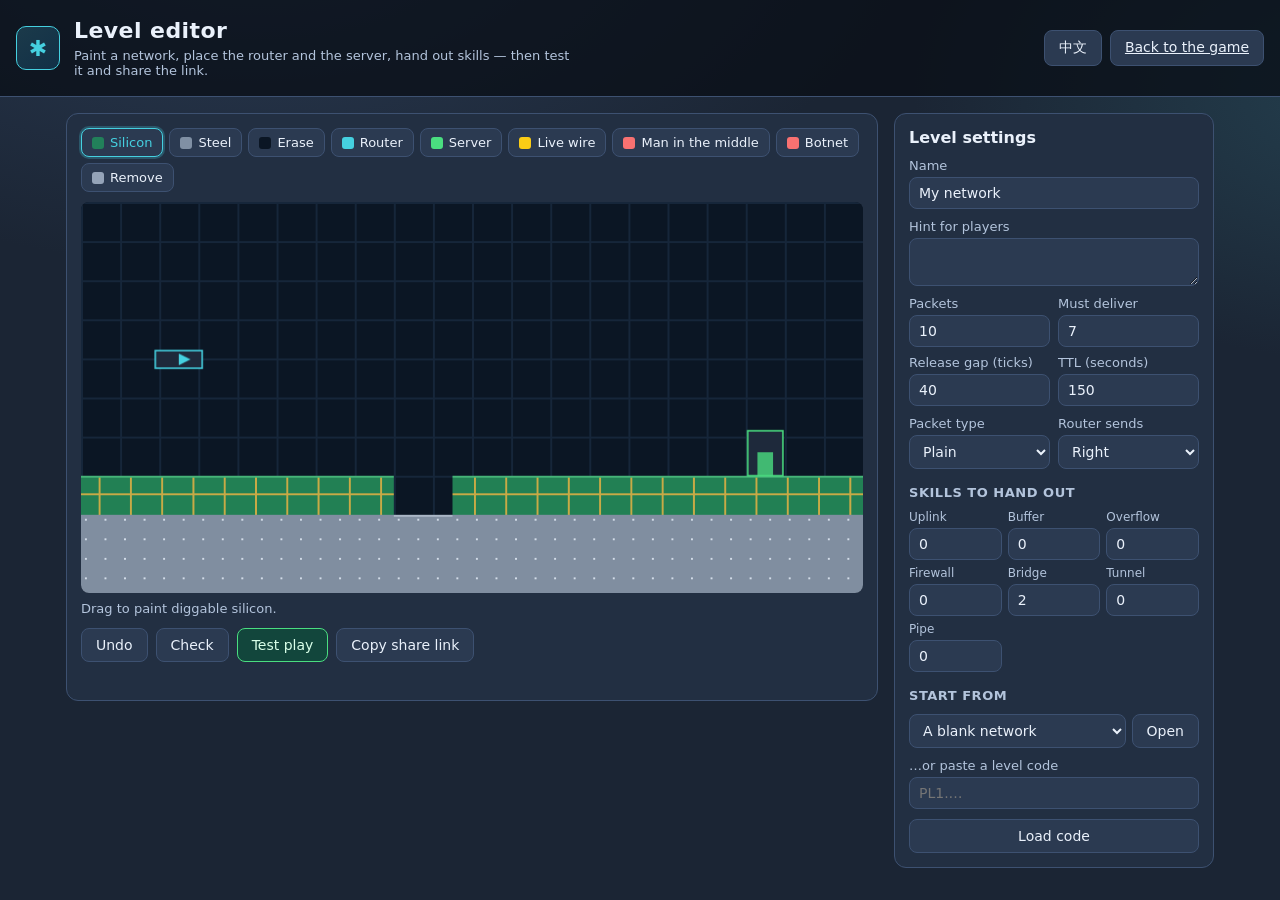
==== editor.html @ 80d4aca2 "Level editor with share links; phone fixes editor.html paints terrain as rectangles of silicon, stee" ====
<!DOCTYPE html>
<html lang="en">
<head>
<meta charset="UTF-8">
<meta name="viewport" content="width=device-width, initial-scale=1.0, viewport-fit=cover">
<title>Packet Rush — level editor</title>
<link rel="stylesheet" href="css/base.css">
<link rel="stylesheet" href="css/game.css">
<link rel="stylesheet" href="css/editor.css">
</head>
<body class="rush-bright">

<header class="topbar">
  <div class="brand">
    <span class="logo">&#10033;</span>
    <div>
      <h1 data-e="title">Level editor</h1>
      <p data-e="tagline">Paint a network, place the router and the server, hand out skills — then test it and share the link.</p>
    </div>
  </div>
  <div class="topbar-actions">
    <button id="btn-lang" class="btn">中文</button>
    <a class="btn" href="index.html" data-e="back">Back to the game</a>
  </div>
</header>

<main class="editor">
  <section class="ed-stage">
    <div id="tools" class="ed-tools" role="toolbar"></div>
    <canvas id="ed-canvas" width="800" height="400" aria-label="level canvas"></canvas>
    <p id="ed-hint" class="ed-hint"></p>
    <div class="ed-actions">
      <button id="btn-undo" class="btn" data-e="undo">Undo</button>
      <button id="btn-check" class="btn" data-e="check">Check</button>
      <button id="btn-test" class="btn btn-primary" data-e="test">Test play</button>
      <button id="btn-share" class="btn" data-e="share">Copy share link</button>
    </div>
    <ul id="ed-report" class="ed-report"></ul>
    <p id="ed-note" class="ed-note"></p>
  </section>

  <aside class="ed-panel">
    <h2 data-e="settings">Level settings</h2>
    <label><span data-e="name">Name</span><input id="f-name" maxlength="40"></label>
    <label><span data-e="goal">Hint for players</span><textarea id="f-goal" rows="2" maxlength="400"></textarea></label>
    <div class="ed-grid">
      <label><span data-e="count">Packets</span><input id="f-count" type="number" min="1" max="40"></label>
      <label><span data-e="need">Must deliver</span><input id="f-need" type="number" min="1" max="40"></label>
      <label><span data-e="rate">Release gap (ticks)</span><input id="f-rate" type="number" min="10" max="200"></label>
      <label><span data-e="ttl">TTL (seconds)</span><input id="f-ttl" type="number" min="10" max="600"></label>
    </div>
    <div class="ed-grid">
      <label><span data-e="types">Packet type</span>
        <select id="f-types">
          <option value="" data-e="tPlain">Plain</option>
          <option value="T" data-e="tTcp">TCP only</option>
          <option value="U" data-e="tUdp">UDP only</option>
          <option value="TU" data-e="tMix">TCP + UDP</option>
        </select>
      </label>
      <label><span data-e="dir">Router sends</span>
        <select id="f-dir">
          <option value="1" data-e="right">Right</option>
          <option value="-1" data-e="left">Left</option>
        </select>
      </label>
    </div>
    <h3 data-e="skills">Skills to hand out</h3>
    <div id="f-skills" class="ed-skills"></div>
    <div id="f-botnet" class="ed-botnet" hidden>
      <h3 data-e="botnet">Botnet</h3>
      <div class="ed-grid">
        <label><span data-e="junk">Junk packets</span><input id="f-bcount" type="number" min="1" max="60"></label>
        <label><span data-e="jrate">Junk gap (ticks)</span><input id="f-brate" type="number" min="10" max="200"></label>
      </div>
      <label class="ed-check"><input id="f-filter" type="checkbox"> <span data-e="filter">Firewalls drop junk only</span></label>
    </div>
    <h3 data-e="load">Start from</h3>
    <div class="ed-load">
      <select id="f-start"></select>
      <button id="btn-start" class="btn" data-e="open">Open</button>
    </div>
    <label><span data-e="paste">…or paste a level code</span><input id="f-code" placeholder="PL1.…" spellcheck="false"></label>
    <button id="btn-load" class="btn" data-e="loadCode">Load code</button>
  </aside>
</main>

<script src="js/engine.js"></script>
<script src="js/levels.js"></script>
<script src="js/codec.js"></script>
<script src="js/editor.js"></script>
</body>
</html>
---- css/base.css ----
:root {
  /* bright is the default; body.theme-dark below restores the original night look */
  --bg: #1b2534;
  --panel: #222f42;
  --panel-2: #2b3a51;
  --line: #3d5171;
  --text: #eaf1fb;
  --muted: #b3c4dc;
  --cyan: #45d0e0;
  --green: #4ade80;
  --amber: #f5a524;
  --red: #f87171;
  --radius: 12px;
}

* { box-sizing: border-box; }

body {
  margin: 0;
  background:
    radial-gradient(1100px 600px at 20% -10%, #2b3c55 0%, transparent 60%),
    radial-gradient(900px 500px at 110% 10%, #24404f 0%, transparent 55%),
    var(--bg);
  color: var(--text);
  font-family: ui-sans-serif, system-ui, "Segoe UI", Roboto, sans-serif;
  min-height: 100vh;
}

h1, h2, h3 { margin: 0; line-height: 1.2; }
kbd {
  font: inherit;
  font-size: 0.75em;
  border: 1px solid var(--line);
  border-bottom-width: 2px;
  border-radius: 4px;
  padding: 0 4px;
  color: var(--muted);
}

/* ------------------------------------------------------------------ chrome */
body.theme-dark {
  --bg: #070b12;
  --panel: #101823;
  --panel-2: #16202e;
  --line: #24334a;
  --text: #dbe6f3;
  --muted: #8ea3bd;
  background:
    radial-gradient(1100px 600px at 20% -10%, #142033 0%, transparent 60%),
    radial-gradient(900px 500px at 110% 10%, #10202b 0%, transparent 55%),
    var(--bg);
}
body.theme-dark .stage { background: #0a0f18; }
body.theme-dark #board { background: #05080d; }

.topbar {
  display: flex;
  flex-wrap: wrap;
  gap: 16px;
  align-items: center;
  justify-content: space-between;
  padding: 18px clamp(16px, 4vw, 40px);
  border-bottom: 1px solid var(--line);
  background: rgba(9, 14, 22, 0.75);
}
.brand { display: flex; gap: 14px; align-items: center; }
.logo {
  display: grid;
  place-items: center;
  width: 44px; height: 44px;
  border-radius: 10px;
  background: linear-gradient(140deg, #1b3a4a, #123047);
  border: 1px solid var(--cyan);
  color: var(--cyan);
  font-size: 22px;
}
.topbar h1 { font-size: 22px; letter-spacing: 0.02em; }
.topbar p { margin: 4px 0 0; color: var(--muted); font-size: 13px; max-width: 60ch; }
.topbar-actions { display: flex; gap: 8px; flex-wrap: wrap; }

.btn {
  font: inherit;
  font-size: 14px;
  color: var(--text);
  background: var(--panel-2);
  border: 1px solid var(--line);
  border-radius: 8px;
  padding: 8px 14px;
  cursor: pointer;
  transition: border-color .15s, background .15s, transform .05s;
}
.btn:hover { border-color: var(--cyan); background: #1b2838; }
.btn:active { transform: translateY(1px); }
.btn-primary { background: #12463c; border-color: var(--green); color: #d9ffe9; }
.btn-primary:hover { background: #15594b; border-color: var(--green); }

/* ------------------------------------------------------------------- stage */
.shell {
  display: grid;
  grid-template-columns: minmax(320px, 560px) minmax(260px, 340px);
  gap: 22px;
  justify-content: center;
  align-items: start;
  padding: 22px clamp(12px, 3vw, 40px);
}
.stage {
  position: relative;
  background: #1a2434;
  border: 1px solid var(--line);
  border-radius: var(--radius);
  padding: 10px;
  box-shadow: 0 18px 50px rgba(0, 0, 0, .45);
}
#board {
  display: block;
  width: 100%;
  height: auto;
  aspect-ratio: 1 / 1;
  image-rendering: auto;
  border-radius: 6px;
  background: #1a2434;
  touch-action: none;
}

.overlay {
  position: absolute;
  inset: 10px;
  display: grid;
  place-items: center;
  overflow-y: auto;
  background: rgba(12, 18, 28, .86);
  border-radius: 6px;
  backdrop-filter: blur(2px);
}
.overlay.hidden { display: none; }
.overlay-card {
  text-align: center;
  padding: 20px;
  max-width: 92%;
  max-height: 100%;
  overflow-y: auto;
}
.overlay-card h2 { font-size: 26px; margin-bottom: 10px; }
.overlay-card p { color: var(--muted); margin: 0 0 14px; line-height: 1.5; }
.ov-stats {
  display: flex;
  gap: 18px;
  justify-content: center;
  margin-bottom: 16px;
  color: var(--text);
  font-size: 14px;
  flex-wrap: wrap;
}
.ov-stats b { color: var(--cyan); }
.overlay-buttons { display: flex; gap: 10px; justify-content: center; flex-wrap: wrap; }

/* ------------------------------------------------------------------- panel */
.panel {
  background: var(--panel);
  border: 1px solid var(--line);
  border-radius: var(--radius);
  padding: 18px;
  display: grid;
  gap: 16px;
  align-content: start;
}
.panel-head { display: grid; gap: 6px; }
.pill {
  justify-self: start;
  font-size: 11px;
  letter-spacing: .12em;
  text-transform: uppercase;
  color: var(--cyan);
  border: 1px solid #1d4653;
  background: #0e2530;
  border-radius: 999px;
  padding: 3px 10px;
}
.panel h2 { font-size: 19px; }

.gauges { display: grid; grid-template-columns: repeat(3, 1fr); gap: 8px; }
.gauge {
  background: var(--panel-2);
  border: 1px solid var(--line);
  border-radius: 10px;
  padding: 8px 10px;
  display: grid;
  gap: 2px;
}
.gauge-label { font-size: 11px; color: var(--muted); text-transform: uppercase; letter-spacing: .08em; }
.gauge strong { font-size: 18px; font-variant-numeric: tabular-nums; }
.gauge.warn strong { color: var(--red); }

.socket-state {
  font-size: 13px;
  padding: 8px 10px;
  border-radius: 8px;
  border: 1px dashed var(--line);
  color: var(--muted);
}
.socket-state.ready {
  border-style: solid;
  border-color: var(--green);
  color: #c9ffe0;
  background: #0f2e22;
}

.belt h3, .hint-box h3 {
  font-size: 11px;
  letter-spacing: .12em;
  text-transform: uppercase;
  color: var(--muted);
  margin-bottom: 8px;
}
.inventory { display: flex; flex-wrap: wrap; gap: 8px; }
.inventory .empty { color: var(--muted); font-size: 13px; }
.chip {
  display: flex;
  align-items: center;
  gap: 6px;
  font-size: 12px;
  background: var(--panel-2);
  border: 1px solid var(--line);
  border-radius: 999px;
  padding: 4px 10px 4px 4px;
}
.chip canvas { width: 22px; height: 22px; }
.chip b { color: var(--cyan); }

.hint-box {
  background: var(--panel-2);
  border: 1px solid var(--line);
  border-left: 3px solid var(--cyan);
  border-radius: 8px;
  padding: 10px 12px;
}
.hint-box p { margin: 0; font-size: 13px; line-height: 1.5; color: var(--text); }
.hint-box.live { border-left-color: var(--amber); background: #21201a; }

.toast {
  margin: 0;
  min-height: 18px;
  font-size: 13px;
  color: var(--green);
  transition: opacity .3s;
}
.panel-buttons { display: flex; gap: 8px; }
.panel-buttons .btn { flex: 1; }

/* --------------------------------------------------------------- touch pad */
.dpad { display: none; justify-content: center; padding: 2px 0 4px; }
.dpad-row { display: flex; gap: 10px; }
.dpad-btn {
  width: 62px; height: 62px;
  font-size: 20px;
  color: var(--text);
  background: var(--panel-2);
  border: 1px solid var(--line);
  border-radius: 12px;
  cursor: pointer;
  touch-action: manipulation;
}
.dpad-btn:active { background: #22344a; }

/* ---------------------------------------------------------------- dialogs */
dialog {
  border: 1px solid var(--line);
  border-radius: var(--radius);
  background: var(--panel);
  color: var(--text);
  max-width: 640px;
  width: calc(100% - 32px);
  padding: 22px;
}
dialog::backdrop { background: rgba(4, 7, 12, .72); }
dialog h2 { margin-bottom: 8px; }
dialog p { color: var(--muted); line-height: 1.55; font-size: 14px; }
dialog p strong { color: var(--text); }
.muted { color: var(--muted); }

.level-list { display: grid; grid-template-columns: repeat(auto-fill, minmax(150px, 1fr)); gap: 10px; margin: 14px 0 18px; }
.level-card {
  text-align: left;
  background: var(--panel-2);
  border: 1px solid var(--line);
  border-radius: 10px;
  padding: 10px 12px;
  cursor: pointer;
  color: var(--text);
  font: inherit;
}
.level-card:hover:not(:disabled) { border-color: var(--cyan); }
.level-card:disabled { opacity: .45; cursor: not-allowed; }
.level-card .n { font-size: 11px; color: var(--muted); letter-spacing: .1em; text-transform: uppercase; }
.level-card .t { display: block; font-size: 14px; margin: 2px 0 4px; }
.level-card .best { font-size: 11px; color: var(--green); }

.legend { display: grid; grid-template-columns: repeat(auto-fill, minmax(190px, 1fr)); gap: 10px; margin: 16px 0; }
.legend-item { display: flex; gap: 10px; align-items: center; font-size: 12.5px; }
.legend-item canvas { width: 34px; height: 34px; border-radius: 6px; flex: none; }
.legend-item span b { display: block; color: var(--text); }
.legend-item span { color: var(--muted); line-height: 1.35; }

.foot {
  text-align: center;
  color: var(--muted);
  font-size: 12px;
  padding: 8px 16px 28px;
}

@media (max-width: 900px) {
  .shell { grid-template-columns: minmax(0, 560px); }
  .dpad { display: flex; flex-direction: column; align-items: center; gap: 10px; }
}

/* ------------------------------------------------------------- build spec */
.spec-list { display: grid; gap: 6px; }
.spec-row {
  display: flex;
  align-items: center;
  gap: 8px;
  font-size: 12.5px;
  padding: 3px 8px 3px 3px;
  border: 1px solid var(--line);
  border-radius: 8px;
  background: var(--panel-2);
}
.spec-row canvas { width: 26px; height: 26px; flex: none; }
.spec-row .n { flex: 1; }
.spec-row .q { font-variant-numeric: tabular-nums; color: var(--muted); }
.spec-row.done { border-color: #1f6f4a; background: #10261f; }
.spec-row.done .q { color: var(--green); }
.spec-row.done .n { color: #c9ffe0; }

.toast.bad { color: var(--red); }

/* -------------------------------------------------------- win boot screen */
.boot {
  text-align: left;
  font: 13px/1.5 ui-monospace, SFMono-Regular, Menlo, monospace;
  color: var(--green);
  background: #04120b;
  border: 1px solid #1f6f4a;
  border-radius: 8px;
  padding: 12px 14px;
  margin: 0 auto 14px;
  max-width: 380px;
  min-height: 120px;
  max-height: 34vh;
  white-space: pre-wrap;
  overflow: auto;
}
.boot.hidden { display: none; }
.overlay-card .stars, .stars { margin: 0 0 12px; font-size: 22px; letter-spacing: 4px; color: var(--amber); min-height: 26px; }
.level-card .stars { color: var(--amber); font-size: 13px; letter-spacing: 2px; margin: 0; min-height: 0; }

/* --------------------------------------------------------------- full screen */
body.fs { overflow: hidden; }
body.fs .topbar { padding: 8px clamp(12px, 3vw, 28px); }
body.fs .topbar p { display: none; }
body.fs .topbar h1 { font-size: 17px; }
body.fs .logo { width: 34px; height: 34px; font-size: 17px; }
body.fs .foot { display: none; }
body.fs .shell {
  grid-template-columns: auto minmax(260px, 340px);
  align-items: center;
  justify-content: center;
  gap: 16px;
  padding: 12px clamp(10px, 2vw, 28px);
}
body.fs .stage { padding: 8px; }
body.fs #board {
  width: auto;
  max-width: none;
  height: min(calc(100vh - 116px), calc(100vw - 420px));
}
body.fs .panel { max-height: calc(100vh - 96px); overflow-y: auto; }

@media (max-width: 900px) {
  body.fs { overflow: auto; }
  body.fs .shell { grid-template-columns: minmax(0, 1fr); }
  body.fs #board { height: min(calc(100vh - 300px), calc(100vw - 44px)); }
  body.fs .panel { max-height: none; }
}

/* ------------------------------------------------------- knowledge cards */
.note-box .field-note { font-size: 12.5px; line-height: 1.55; color: var(--muted); }
.field-note.filled {
  color: var(--text);
  background: var(--panel-2);
  border: 1px solid var(--line);
  border-left: 3px solid var(--amber);
  border-radius: 8px;
  padding: 9px 11px;
}
.field-note .fn-head { display: flex; align-items: center; gap: 8px; margin-bottom: 5px; }
.field-note .fn-head canvas { width: 26px; height: 26px; flex: none; }
.field-note .fn-head b { color: var(--amber); font-size: 13px; }

.know-list { display: grid; gap: 16px; margin: 14px 0 18px; max-height: 60vh; overflow-y: auto; }
.know-group h3 {
  font-size: 11px; letter-spacing: .12em; text-transform: uppercase;
  color: var(--cyan); margin-bottom: 8px;
}
.know-row {
  display: flex; gap: 12px; align-items: flex-start;
  padding: 9px 0; border-top: 1px solid var(--line);
}
.know-row canvas { width: 38px; height: 38px; flex: none; }
.know-row .kn { font-size: 13px; }
.know-row .kn b { display: block; color: var(--text); margin-bottom: 3px; }
.know-row .kn span { color: var(--muted); line-height: 1.55; font-size: 12.5px; }

/* ------------------------------------------------------- knowledge check */
.quiz { text-align: left; max-width: 420px; margin: 0 auto 14px; }
.quiz h3 { font-size: 11px; letter-spacing: .12em; text-transform: uppercase; color: var(--cyan); margin-bottom: 8px; }
.quiz .q { font-size: 13px; color: var(--text); line-height: 1.55; margin: 0 0 10px; }
.quiz-options { display: grid; gap: 6px; }
.quiz-options .btn { text-align: left; }
.quiz-options .btn.right { border-color: var(--green); background: #10261f; }
.quiz-options .btn.wrong { border-color: var(--red); background: #2a1414; }
.quiz-verdict { font-size: 12.5px; margin: 10px 0 0; color: var(--muted); }

body.lang-zh .boot { font-family: ui-monospace, "Noto Sans Mono CJK SC", monospace; }
---- css/game.css ----
/* Packet Rush — layered on top of base.css, which supplies the top bar,
   buttons, dialogs and the overlay. The colours are re-declared here as five
   themes (body.rush-<name>) so the page chrome follows the same palette the
   canvas is drawn with in js/main.js. */

body.rush-bright {
  --bg: #1b2534; --panel: #222f42; --panel-2: #2b3a51; --line: #3d5171;
  --text: #eaf1fb; --muted: #b3c4dc;
  --cyan: #45d0e0; --green: #4ade80; --amber: #f5a524; --red: #f87171;
  --glow-1: #2b3c55; --glow-2: #24404f; --bar: rgba(9, 14, 22, .75); --stage: #1a2434;
  --hover: #1b2838; --primary: #12463c; --primary-hover: #15594b; --primary-text: #d9ffe9;
  --overlay: rgba(12, 18, 28, .86); --backdrop: rgba(4, 7, 12, .72); --logo: linear-gradient(140deg, #1b3a4a, #123047);
  color-scheme: dark;
}
body.rush-dark {
  --bg: #070b12; --panel: #101823; --panel-2: #16202e; --line: #24334a;
  --text: #dbe6f3; --muted: #8ea3bd;
  --cyan: #45d0e0; --green: #4ade80; --amber: #f5a524; --red: #f87171;
  --glow-1: #142033; --glow-2: #10202b; --bar: rgba(4, 7, 12, .8); --stage: #0a0f18;
  --hover: #131d2b; --primary: #0f3a31; --primary-hover: #124a3e; --primary-text: #d9ffe9;
  --overlay: rgba(5, 8, 13, .88); --backdrop: rgba(0, 0, 0, .75); --logo: linear-gradient(140deg, #13303d, #0c2233);
  color-scheme: dark;
}
/* soft: pastel lavender, mint and peach on a pale ground */
body.rush-soft {
  --bg: #f3f0fa; --panel: #ffffff; --panel-2: #f1ecf8; --line: #dcd3ec;
  --text: #3b3552; --muted: #756d8f;
  --cyan: #6f8fe0; --green: #3fa37b; --amber: #d2803f; --red: #d0677a;
  --glow-1: #e6ecff; --glow-2: #fde6ee; --bar: rgba(255, 255, 255, .8); --stage: #ffffff;
  --hover: #ebe6fa; --primary: #dcf3e9; --primary-hover: #cbeedf; --primary-text: #1f5a42;
  --overlay: rgba(250, 248, 255, .9); --backdrop: rgba(60, 50, 90, .35); --logo: linear-gradient(140deg, #e3e9ff, #fbe3ee);
  color-scheme: light;
}
/* energy: deep teal with lime and hot orange */
body.rush-energy {
  --bg: #0c1c28; --panel: #122a3a; --panel-2: #183850; --line: #2a5878;
  --text: #f2faff; --muted: #a6c6dc;
  --cyan: #22d3ee; --green: #a3e635; --amber: #ff8f2e; --red: #ff4d6d;
  --glow-1: #10405a; --glow-2: #3b2a10; --bar: rgba(6, 20, 30, .8); --stage: #0f2433;
  --hover: #163247; --primary: #3a2508; --primary-hover: #4d3109; --primary-text: #ffe2c2;
  --overlay: rgba(8, 22, 32, .88); --backdrop: rgba(2, 10, 16, .75); --logo: linear-gradient(140deg, #ff8f2e, #22d3ee);
  color-scheme: dark;
}
/* excited: neon party, magenta and electric yellow on violet */
body.rush-excited {
  --bg: #170a2b; --panel: #221040; --panel-2: #2e1656; --line: #5a2a8e;
  --text: #fff0fb; --muted: #d4b4ea;
  --cyan: #ff4fd8; --green: #3dfcb4; --amber: #ffe14d; --red: #ff5470;
  --glow-1: #4a1570; --glow-2: #6b1450; --bar: rgba(20, 6, 38, .8); --stage: #1d0c36;
  --hover: #3a1a66; --primary: #4a1150; --primary-hover: #5e1666; --primary-text: #ffe0fa;
  --overlay: rgba(22, 8, 42, .88); --backdrop: rgba(10, 2, 22, .75); --logo: linear-gradient(140deg, #ff4fd8, #ffe14d);
  color-scheme: dark;
}

body[class*="rush-"] {
  background:
    radial-gradient(1100px 600px at 20% -10%, var(--glow-1) 0%, transparent 60%),
    radial-gradient(900px 500px at 110% 10%, var(--glow-2) 0%, transparent 55%),
    var(--bg);
  transition: background-color .3s ease, color .3s ease;
}
body[class*="rush-"] .topbar { background: var(--bar); }
body[class*="rush-"] .logo { background: var(--logo); }
body[class*="rush-"] .stage { background: var(--stage); }
body[class*="rush-"] .overlay { background: var(--overlay); }
body[class*="rush-"] .btn:hover { background: var(--hover); }
body[class*="rush-"] .btn-primary { background: var(--primary); color: var(--primary-text); }
body[class*="rush-"] .btn-primary:hover { background: var(--primary-hover); }
body[class*="rush-"] dialog::backdrop { background: var(--backdrop); }
body.rush-soft .stage { box-shadow: 0 18px 50px rgba(90, 70, 140, .18); }
body.rush-excited .logo { color: #170a2b; }

.theme-pick {
  font: inherit;
  font-size: 14px;
  color: var(--text);
  background: var(--panel-2);
  border: 1px solid var(--line);
  border-radius: 8px;
  padding: 8px 10px;
  cursor: pointer;
}
.theme-pick:hover, .theme-pick:focus-visible { border-color: var(--cyan); outline: none; }
.theme-pick option { background: var(--panel); color: var(--text); }

.rush {
  max-width: 1080px;
  margin: 0 auto;
  padding: 0 16px 16px;
  display: grid;
  gap: 12px;
}

.hud {
  display: flex;
  flex-wrap: wrap;
  align-items: center;
  gap: 8px 18px;
  background: var(--panel);
  border: 1px solid var(--line);
  border-radius: var(--radius);
  padding: 10px 16px;
  font-size: 14px;
}
.hud-name { font-size: 16px; margin-right: auto; }
.hud-stat { color: var(--muted); white-space: nowrap; }
.hud-stat b { color: var(--text); font-variant-numeric: tabular-nums; margin-left: 4px; }
#hud-in { color: var(--green); }
#hud-lost { color: var(--red); }
#hud-resent { color: #93c5fd; }
#hud-server.down { color: var(--red); }
.hud-stat[hidden] { display: none; }
.pill {
  background: var(--panel-2);
  border: 1px solid var(--line);
  border-radius: 999px;
  padding: 2px 10px;
  font-size: 12px;
  color: var(--cyan);
}

.rush-stage { position: relative; padding: 10px; border-radius: var(--radius); }
.viewport { position: relative; }
.viewport .layer {
  position: absolute;
  inset: 0;
  width: 100%;
  height: 100%;
  border-radius: 6px;
}
.viewport .fx { pointer-events: none; }
#world3d { cursor: crosshair; touch-action: none; }
#world3d.orbiting { cursor: grabbing; }
body.view-3d #world { visibility: hidden; }
#world {
  display: block;
  width: 100%;
  height: auto;
  aspect-ratio: 2 / 1;
  border-radius: 6px;
  image-rendering: pixelated;
  cursor: crosshair;
  touch-action: manipulation;
}

.ov-note {
  text-align: left;
  max-width: 560px;
  margin: 0 auto 14px;
  padding: 10px 14px;
  border-left: 3px solid var(--cyan);
  background: color-mix(in srgb, var(--cyan) 10%, transparent);
  border-radius: 4px;
  font-size: 13.5px;
  line-height: 1.55;
  color: var(--text);
}
.ov-note:empty { display: none; }
.ov-note h4 { margin: 0 0 4px; font-size: 12px; letter-spacing: .06em; text-transform: uppercase; color: var(--cyan); }

.toolbar {
  display: flex;
  flex-wrap: wrap;
  gap: 10px;
  justify-content: space-between;
  align-items: stretch;
}
.skills { display: flex; flex-wrap: wrap; gap: 8px; }
.skill {
  position: relative;
  display: grid;
  justify-items: center;
  gap: 2px;
  width: 78px;
  padding: 6px 4px 5px;
  font: inherit;
  font-size: 12px;
  color: var(--text);
  background: var(--panel-2);
  border: 1px solid var(--line);
  border-radius: 10px;
  cursor: pointer;
}
.skill canvas { width: 30px; height: 30px; image-rendering: pixelated; }
.skill .count {
  position: absolute; top: 3px; right: 6px;
  font-weight: 700; font-size: 13px; color: var(--amber);
  font-variant-numeric: tabular-nums;
}
.skill kbd { position: absolute; top: 3px; left: 5px; font-size: 10px; }
.skill:hover { border-color: var(--cyan); }
.skill.selected { border-color: var(--green); background: var(--primary); box-shadow: 0 0 0 2px color-mix(in srgb, var(--green) 30%, transparent); }
.skill.empty { opacity: .38; }
.skill.empty .count { color: var(--muted); }

.controls { display: flex; flex-wrap: wrap; gap: 8px; align-items: center; }
.ctl[aria-pressed="true"] { border-color: var(--amber); color: var(--amber); }
.rate-box { display: inline-flex; align-items: center; gap: 4px; }
.rate-box[hidden] { display: none; }
.rate-box .ctl { min-width: 34px; font-size: 16px; font-weight: 700; padding-left: 8px; padding-right: 8px; }
.rate-read { font-size: 12px; color: var(--muted); text-align: center; line-height: 1.1; min-width: 44px; }
.rate-read b { display: block; color: var(--amber); font-size: 14px; font-variant-numeric: tabular-nums; }
.nuke:hover { border-color: var(--red); color: var(--red); }
.nuke.armed { border-color: var(--red); background: color-mix(in srgb, var(--red) 22%, var(--panel)); color: var(--text); }

.skill-note {
  margin: 0;
  min-height: 1.5em;
  color: var(--muted);
  font-size: 14px;
  line-height: 1.5;
}
.skill-note b { color: var(--text); }

.ov-osi { display: flex; flex-wrap: wrap; gap: 6px; justify-content: center; margin: -4px auto 14px; max-width: 560px; }
.ov-osi:empty { display: none; }
.osi-chip {
  font: inherit; font-size: 12px; cursor: pointer;
  color: var(--text);
  background: color-mix(in srgb, var(--layer) 22%, var(--panel));
  border: 1px solid color-mix(in srgb, var(--layer) 70%, transparent);
  border-radius: 999px;
  padding: 3px 10px;
}
.osi-chip:hover, .osi-chip:focus-visible { background: color-mix(in srgb, var(--layer) 38%, var(--panel)); outline: none; }
.ov-osi-why { flex-basis: 100%; margin: 4px 0 0; font-size: 13px; color: var(--muted); line-height: 1.5; }

.osi-dialog { max-width: 720px; }
.osi-stack { list-style: none; margin: 14px 0; padding: 0; display: grid; gap: 6px; }
.osi-layer {
  display: grid;
  grid-template-columns: 44px minmax(0, 1fr);
  gap: 12px;
  align-items: start;
  padding: 10px 12px;
  border-radius: 10px;
  background: color-mix(in srgb, var(--layer) 14%, var(--panel-2));
  border: 1px solid color-mix(in srgb, var(--layer) 45%, transparent);
  border-left: 4px solid var(--layer);
}
.osi-layer.focus { box-shadow: 0 0 0 2px var(--layer); }
.osi-num {
  display: grid; place-items: center;
  width: 36px; height: 36px; border-radius: 8px;
  font-weight: 700; font-size: 17px; font-variant-numeric: tabular-nums;
  background: var(--layer); color: #0b1020;
}
.osi-head { display: flex; flex-wrap: wrap; gap: 4px 10px; align-items: baseline; }
.osi-head strong { font-size: 15px; }
.osi-pdu { font-size: 11px; letter-spacing: .06em; text-transform: uppercase; color: var(--muted); }
.osi-job { margin: 3px 0 2px; font-size: 13.5px; color: var(--text); line-height: 1.45; }
.osi-eg { font-size: 12px; color: var(--muted); font-family: ui-monospace, "SFMono-Regular", Menlo, monospace; }
.osi-levels { margin-top: 5px; display: flex; flex-wrap: wrap; gap: 5px; }
.osi-levels span { font-size: 11.5px; padding: 1px 8px; border-radius: 999px; border: 1px solid var(--line); color: var(--muted); }
.osi-extra { display: grid; gap: 8px; font-size: 13.5px; line-height: 1.55; color: var(--muted); }
.osi-extra p { margin: 0; }
.osi-extra b { color: var(--text); }
.osi-h3 { margin: 18px 0 8px; font-size: 16px; }
.tcpip-wrap { overflow-x: auto; margin-bottom: 10px; }
.tcpip-table { width: 100%; border-collapse: collapse; font-size: 13px; }
.tcpip-table th, .tcpip-table td { text-align: left; padding: 7px 8px; border-bottom: 1px solid var(--line); vertical-align: top; }
.tcpip-table th { font-size: 11px; letter-spacing: .06em; text-transform: uppercase; color: var(--muted); font-weight: 600; }
.tcpip-table td:first-child { font-weight: 600; color: var(--text); white-space: nowrap; }
.tcpip-table td { color: var(--muted); }
.tcpip-table .osi-dots { display: flex; gap: 3px; }
.tcpip-table .osi-dots span {
  display: grid; place-items: center; width: 20px; height: 20px; border-radius: 5px;
  font-size: 11px; font-weight: 700; color: #0b1020; background: var(--layer);
}
.osi-source { font-size: 13px; margin-top: 14px; color: var(--muted); }
.osi-source ul { margin: 4px 0 0; padding-left: 18px; }
.osi-source a { color: var(--cyan); word-break: break-word; }

.help-skills { display: grid; gap: 8px; margin: 10px 0 16px; }
.help-skill { display: grid; grid-template-columns: 34px 1fr; gap: 10px; align-items: center; font-size: 13.5px; color: var(--muted); }
.help-skill canvas { width: 30px; height: 30px; image-rendering: pixelated; }
.help-skill b { color: var(--text); }

.level-card .lv-best { font-size: 12px; color: var(--muted); }
.level-card .lv-stars, .ov-stars { color: var(--amber); letter-spacing: 2px; }
.level-card .lv-stars { display: block; font-size: 14px; margin-top: 2px; }
.level-card .lv-stars .off, .ov-stars .off { color: var(--line); }
.overlay-card .ov-stars { font-size: 30px; margin: -4px 0 6px; line-height: 1; color: var(--amber); }
.ov-stars:empty { display: none; }
.ov-stars small { display: block; font-size: 13px; letter-spacing: 0; color: var(--muted); margin-top: 6px; }
.daily {
  display: grid; grid-template-columns: minmax(0, 1fr) auto; gap: 6px 14px; align-items: center;
  margin: 12px 0 4px; padding: 12px 14px; border-radius: 10px;
  background: color-mix(in srgb, var(--amber) 12%, var(--panel-2));
  border: 1px solid color-mix(in srgb, var(--amber) 55%, transparent);
}
.daily:empty { display: none; }
.daily h3 { margin: 0; font-size: 14px; color: var(--amber); }
.daily p { margin: 2px 0 0; font-size: 13px; color: var(--text); }
.daily .streak { font-size: 12px; color: var(--muted); }
.daily.done { border-color: var(--green); background: color-mix(in srgb, var(--green) 12%, var(--panel-2)); }
.daily.done h3 { color: var(--green); }
.level-card.locked { opacity: .45; cursor: not-allowed; }

@media (max-width: 640px) {
  .skill { width: 64px; font-size: 11px; }
  .hud { font-size: 13px; gap: 6px 12px; }
}

.sr-only {
  position: absolute; width: 1px; height: 1px; padding: 0; margin: -1px;
  overflow: hidden; clip: rect(0 0 0 0); white-space: nowrap; border: 0;
}

/* ------------------------------------------------------------ phones -- */
/* Touch: no tap flash, no text selection when tapping fast, bigger targets,
   and no keyboard hints nobody can press. */
.skill, .ctl, .theme-pick, .osi-chip, .viewport { -webkit-tap-highlight-color: transparent; }
.toolbar, .hud, .viewport { -webkit-user-select: none; user-select: none; }
@media (pointer: coarse) {
  kbd { display: none; }
  .skill { min-height: 56px; }
  .ctl, .theme-pick, .topbar .btn { min-height: 40px; }
}

.rotate-hint { display: none; margin: 0; font-size: 13px; color: var(--muted); text-align: center; }
#btn-full[hidden] { display: none; }

/* safe areas on notched phones */
.topbar { padding-left: max(16px, env(safe-area-inset-left)); padding-right: max(16px, env(safe-area-inset-right)); }
.rush { padding-left: max(16px, env(safe-area-inset-left)); padding-right: max(16px, env(safe-area-inset-right)); padding-bottom: max(16px, env(safe-area-inset-bottom)); }

/* On small screens a level card needs the whole screen, not the board's
   190 px, so the overlay becomes a full-screen sheet. */
@media (max-width: 700px), (max-height: 520px) {
  .overlay {
    position: fixed;
    inset: 0;
    z-index: 40;
    border-radius: 0;
    padding: env(safe-area-inset-top) env(safe-area-inset-right) env(safe-area-inset-bottom) env(safe-area-inset-left);
  }
  .overlay-card { max-width: 640px; padding: 16px; }
  .overlay-card h2 { font-size: 21px; }
  .overlay-buttons .btn { min-width: 120px; min-height: 44px; }
}

/* Portrait phone: compact header, skills on a tidy grid, a nudge to rotate. */
@media (max-width: 600px) {
  .topbar { gap: 10px; padding-top: 10px; padding-bottom: 10px; }
  .topbar .brand p { display: none; }
  .topbar h1 { font-size: 18px; }
  .logo { width: 34px; height: 34px; font-size: 17px; }
  .topbar-actions { gap: 6px; }
  .topbar-actions .btn, .theme-pick { font-size: 13px; padding: 7px 10px; }
  .rush { gap: 10px; }
  .hud { padding: 8px 12px; gap: 4px 12px; font-size: 12.5px; }
  .hud-name { flex-basis: 100%; order: -1; margin: 0; font-size: 15px; }
  .rush-stage { padding: 6px; }
  .skills { display: grid; grid-template-columns: repeat(4, minmax(0, 1fr)); width: 100%; gap: 6px; }
  .skill { width: auto; padding: 5px 2px; font-size: 11px; }
  .controls { display: grid; grid-template-columns: repeat(3, minmax(0, 1fr)); width: 100%; gap: 6px; }
  .ctl { padding: 8px 6px; font-size: 13px; }
  .skill-note { font-size: 13px; }
  .foot { font-size: 11px; }
}
@media (max-width: 600px) and (orientation: portrait) and (pointer: coarse) {
  .rotate-hint { display: block; }
}

/* Landscape phone and full screen: the screen is short and wide, so the
   board takes the left and the toolbar becomes a column on the right. The
   board is sized from the height left over, --chrome being everything above
   and around it. */
@media (max-height: 520px) and (orientation: landscape) {
  .topbar { padding-top: 4px; padding-bottom: 4px; gap: 8px; }
  .topbar .brand p, .foot, .skill-note, .rotate-hint { display: none; }
  .topbar h1 { font-size: 15px; }
  .logo { width: 28px; height: 28px; font-size: 14px; border-radius: 8px; }
  .topbar-actions { gap: 5px; }
  .topbar-actions .btn, .theme-pick { font-size: 12px; padding: 4px 8px; min-height: 30px; }
  .rush { --chrome: 100px; gap: 6px; padding-top: 6px; }
  .hud { padding: 3px 10px; font-size: 12px; gap: 2px 12px; border-radius: 8px; }
  .hud-name { font-size: 13px; }
  .hud .pill { font-size: 10px; padding: 1px 8px; }
}
@media (orientation: landscape) {
  body.fullscreen .rush { --chrome: 60px; }
}
@media (max-height: 520px) and (orientation: landscape) {
  .rush { max-width: none; grid-template-columns: minmax(0, 1fr) clamp(190px, 26vw, 270px); align-items: start; }
}
@media (orientation: landscape) {
  body.fullscreen .rush { max-width: none; grid-template-columns: minmax(0, 1fr) clamp(200px, 22vw, 300px); align-items: start; }
}
@media (max-height: 520px) and (orientation: landscape) {
  .rush > .hud { grid-column: 1 / -1; }
  .rush > .rush-stage { grid-column: 1; grid-row: 2; padding: 4px; }
  .rush > .toolbar { grid-column: 2; grid-row: 2; flex-direction: column; flex-wrap: nowrap; gap: 6px; }
  .rush .skills { display: grid; grid-template-columns: repeat(3, minmax(0, 1fr)); width: 100%; gap: 4px; }
  .rush .skill { width: auto; min-height: 0; padding: 3px 2px 2px; font-size: 9.5px; }
  .rush .skill canvas { width: 22px; height: 22px; }
  .rush .skill .count { font-size: 11px; top: 1px; right: 4px; }
  .rush .controls { display: grid; grid-template-columns: repeat(2, minmax(0, 1fr)); width: 100%; gap: 4px; }
  .rush .ctl { padding: 5px 6px; font-size: 12px; min-height: 30px; }
  .viewport, #world { width: min(100%, calc((100dvh - var(--chrome)) * 2)); margin: 0 auto; }
}
@media (orientation: landscape) {
  body.fullscreen .rush > .hud { grid-column: 1 / -1; }
  body.fullscreen .rush > .rush-stage { grid-column: 1; grid-row: 2; }
  body.fullscreen .rush > .toolbar { grid-column: 2; grid-row: 2; flex-direction: column; flex-wrap: nowrap; }
  body.fullscreen .skills { display: grid; grid-template-columns: repeat(3, minmax(0, 1fr)); width: 100%; }
  body.fullscreen .skill { width: auto; }
  body.fullscreen .controls { display: grid; grid-template-columns: repeat(2, minmax(0, 1fr)); width: 100%; }
  body.fullscreen .viewport, body.fullscreen #world { width: min(100%, calc((100dvh - var(--chrome, 60px)) * 2)); margin: 0 auto; }
}

/* Full screen — the browser's own, or on iPhones (which do not let pages go
   full screen) an immersive mode that simply gives the game the whole page.
   The menu bar goes; the Exit button in the toolbar brings it back. */
body.fullscreen { min-height: 100dvh; }
body.fullscreen .topbar, body.fullscreen .foot, body.fullscreen .rotate-hint, body.fullscreen .skill-note { display: none; }
body.fullscreen .rush { padding-top: max(8px, env(safe-area-inset-top)); padding-bottom: max(8px, env(safe-area-inset-bottom)); }
body.fullscreen #btn-full { border-color: var(--cyan); color: var(--cyan); }
body.fullscreen.pseudo-fs { overflow: hidden; }
body.fullscreen .rush { min-height: 100dvh; align-content: center; }

/* Full-screen toggle at the end of the status bar, always in reach. */
.hud-full {
  display: grid; place-items: center;
  width: 34px; height: 30px; margin: -4px -8px -4px 0; padding: 0;
  color: var(--text); background: var(--panel-2);
  border: 1px solid var(--line); border-radius: 8px; cursor: pointer;
  -webkit-tap-highlight-color: transparent;
}
.hud-full:hover, .hud-full:focus-visible { border-color: var(--cyan); color: var(--cyan); outline: none; }
.hud-full svg { width: 18px; height: 18px; fill: none; stroke: currentColor; stroke-width: 2.2; stroke-linecap: round; stroke-linejoin: round; }
.hud-full .fs-exit, body.fullscreen .hud-full .fs-enter { display: none; }
body.fullscreen .hud-full .fs-exit { display: inline; }
body.fullscreen .hud-full { border-color: var(--cyan); color: var(--cyan); }
@media (pointer: coarse) { .hud-full { width: 40px; height: 36px; } }

/* Immersive fallback when the browser (or the page hosting the game) refuses
   real full screen: a fixed layer over the whole viewport. */
body.pseudo-fs .rush {
  position: fixed;
  inset: 0;
  z-index: 30;
  overflow-y: auto;
  background:
    radial-gradient(1100px 600px at 20% -10%, var(--glow-1) 0%, transparent 60%),
    radial-gradient(900px 500px at 110% 10%, var(--glow-2) 0%, transparent 55%),
    var(--bg);
}

.ov-quiz { max-width: 560px; margin: 0 auto 14px; text-align: left; }
.ov-quiz:empty { display: none; }
.ov-quiz h4 { margin: 0 0 6px; font-size: 12px; letter-spacing: .06em; text-transform: uppercase; color: var(--amber); }
.ov-quiz p { margin: 0 0 8px; color: var(--text); font-size: 14px; }
.quiz-opts { display: grid; gap: 6px; }
.quiz-opts .btn { text-align: left; }
.quiz-opts .btn.right { border-color: var(--green); background: color-mix(in srgb, var(--green) 18%, var(--panel-2)); }
.quiz-opts .btn.wrong { border-color: var(--red); background: color-mix(in srgb, var(--red) 18%, var(--panel-2)); }
.quiz-verdict { margin-top: 8px; font-size: 13px; color: var(--muted); }
.class-form { display: grid; grid-template-columns: repeat(auto-fit, minmax(200px, 1fr)); gap: 10px; margin: 12px 0; }
.class-form label { display: grid; gap: 4px; font-size: 13px; color: var(--muted); }
.class-form input, .result-code {
  font: inherit; font-size: 14px; color: var(--text); background: var(--panel-2);
  border: 1px solid var(--line); border-radius: 8px; padding: 8px 10px;
}
.class-form input:focus, .result-code:focus { outline: none; border-color: var(--cyan); }
.class-summary { display: flex; flex-wrap: wrap; gap: 8px 18px; font-size: 13px; color: var(--muted); margin-bottom: 10px; }
.class-summary b { color: var(--text); }
.code-label { font-size: 13px; color: var(--muted); }
.result-code { width: 100%; font-family: ui-monospace, "SFMono-Regular", Menlo, monospace; font-size: 12px; word-break: break-all; resize: vertical; margin-top: 4px; }
.class-actions { display: flex; flex-wrap: wrap; gap: 8px; margin-top: 10px; }
.copy-note { min-height: 1.3em; font-size: 13px; }
.level-tabs { display: flex; gap: 6px; margin: 12px 0 6px; }
.level-tab[aria-selected="true"] { border-color: var(--cyan); color: var(--cyan); }
.level-list.worlds { display: grid; grid-template-columns: 1fr; gap: 12px; }
.world { border-left: 4px solid var(--layer); padding: 6px 0 2px 10px; }
.world-head { display: flex; align-items: baseline; gap: 8px; margin-bottom: 6px; flex-wrap: wrap; }
.world-head .num {
  display: inline-grid; place-items: center; width: 22px; height: 22px; border-radius: 6px;
  background: var(--layer); color: #0b1020; font-weight: 700; font-size: 13px;
}
.world-head strong { font-size: 15px; }
.world-head .sub { font-size: 12px; color: var(--muted); }
.world-head .wstars { margin-left: auto; font-size: 12px; color: var(--amber); }
.world-levels { display: grid; grid-template-columns: repeat(auto-fill, minmax(150px, 1fr)); gap: 8px; }

/* level cards: badge, name, best and stars stacked */
.level-card { display: flex; flex-direction: column; align-items: flex-start; gap: 3px; min-height: 92px; }
.level-card strong { font-size: 14px; line-height: 1.25; }
---- css/editor.css ----
/* Packet Rush level editor — on top of base.css and game.css */
.editor {
  max-width: 1180px; margin: 0 auto; padding: 16px;
  display: grid; grid-template-columns: minmax(0, 1fr) minmax(260px, 320px); gap: 16px; align-items: start;
}
.ed-stage, .ed-panel { background: var(--panel); border: 1px solid var(--line); border-radius: var(--radius); padding: 14px; }
.ed-tools { display: flex; flex-wrap: wrap; gap: 6px; margin-bottom: 10px; }
.ed-tool { font: inherit; font-size: 13px; color: var(--text); background: var(--panel-2); border: 1px solid var(--line); border-radius: 8px; padding: 6px 10px; cursor: pointer; display: inline-flex; gap: 6px; align-items: center; }
.ed-tool i { width: 12px; height: 12px; border-radius: 3px; display: inline-block; }
.ed-tool[aria-pressed="true"] { border-color: var(--cyan); color: var(--cyan); box-shadow: 0 0 0 2px color-mix(in srgb, var(--cyan) 25%, transparent); }
#ed-canvas { display: block; width: 100%; height: auto; aspect-ratio: 2 / 1; border-radius: 8px; cursor: crosshair; touch-action: none; background: #0b1624; }
.ed-hint { margin: 8px 0; font-size: 13px; color: var(--muted); min-height: 1.4em; }
.ed-actions { display: flex; flex-wrap: wrap; gap: 8px; }
.ed-report { margin: 10px 0 0; padding-left: 18px; font-size: 13px; line-height: 1.5; }
.ed-report:empty { display: none; }
.ed-report .ok { color: var(--green); }
.ed-report .warn { color: var(--amber); }
.ed-report .bad { color: var(--red); }
.ed-note { font-size: 13px; color: var(--muted); min-height: 1.3em; margin: 8px 0 0; word-break: break-all; }
.ed-panel { display: grid; gap: 10px; }
.ed-panel h2 { font-size: 16px; }
.ed-panel h3 { font-size: 13px; margin: 6px 0 0; color: var(--muted); letter-spacing: .04em; text-transform: uppercase; }
.ed-panel label { display: grid; gap: 4px; font-size: 13px; color: var(--muted); }
.ed-panel input, .ed-panel select, .ed-panel textarea {
  font: inherit; font-size: 14px; color: var(--text); background: var(--panel-2);
  border: 1px solid var(--line); border-radius: 8px; padding: 7px 9px; min-width: 0;
}
.ed-panel input:focus, .ed-panel select:focus, .ed-panel textarea:focus { outline: none; border-color: var(--cyan); }
.ed-grid { display: grid; grid-template-columns: 1fr 1fr; gap: 8px; }
.ed-skills { display: grid; grid-template-columns: repeat(auto-fill, minmax(88px, 1fr)); gap: 6px; }
.ed-skills label { font-size: 12px; }
.ed-check { display: flex !important; align-items: center; gap: 8px !important; }
.ed-botnet[hidden] { display: none; }
.ed-load { display: flex; gap: 6px; }
.ed-load select { flex: 1; }
@media (max-width: 860px) { .editor { grid-template-columns: 1fr; } }
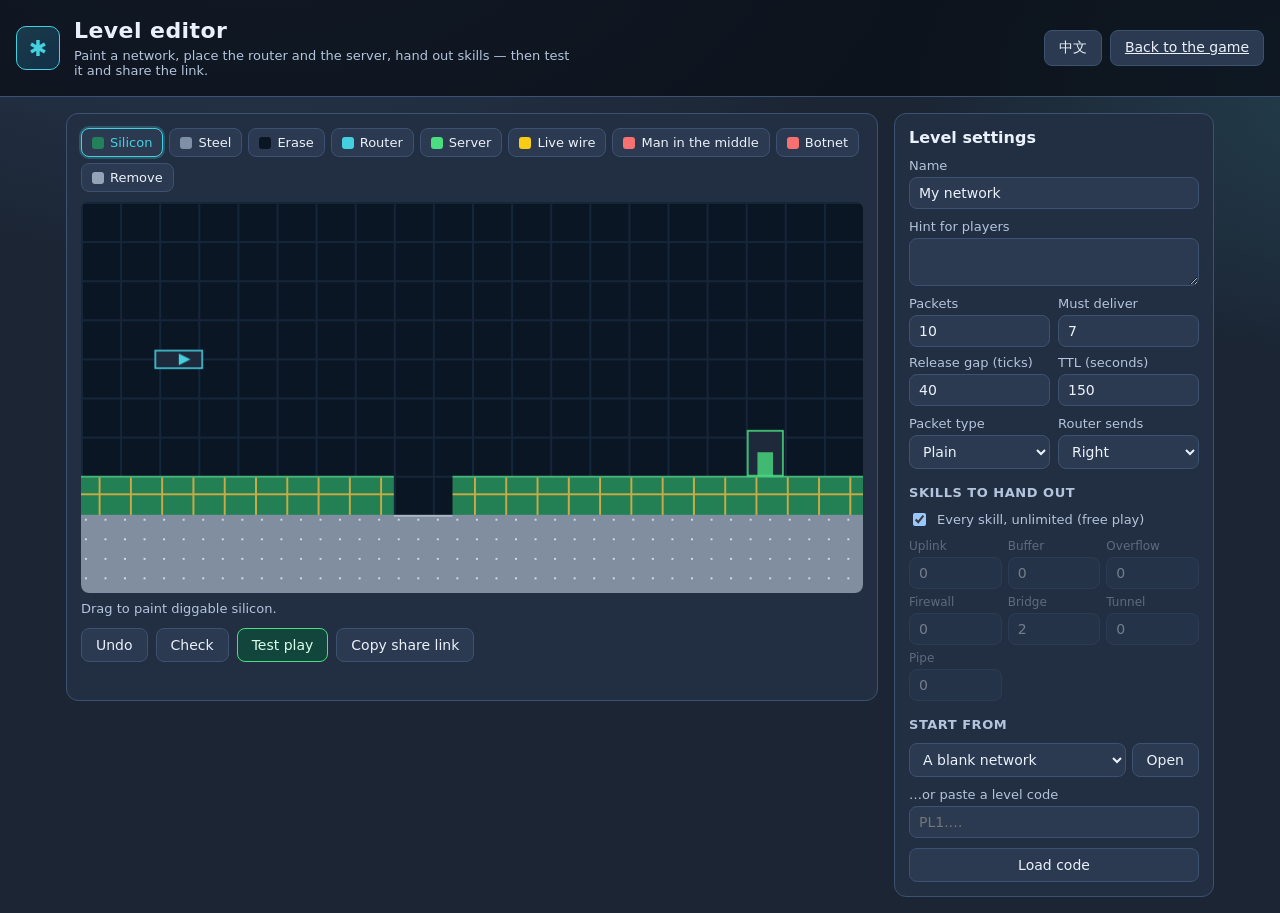
==== commit 1cb96589: "Free play for custom levels: every skill, unlimited Custom levels can now give players every skill w" ====
--- a/editor.html
+++ b/editor.html
@@ -66,6 +66,7 @@
       </label>
     </div>
     <h3 data-e="skills">Skills to hand out</h3>
+    <label class="ed-check"><input id="f-unlimited" type="checkbox"> <span data-e="unlimited">Every skill, unlimited (free play)</span></label>
     <div id="f-skills" class="ed-skills"></div>
     <div id="f-botnet" class="ed-botnet" hidden>
       <h3 data-e="botnet">Botnet</h3>
--- a/css/game.css
+++ b/css/game.css
@@ -484,6 +484,20 @@
 .world-head .wstars { margin-left: auto; font-size: 12px; color: var(--amber); }
 .world-levels { display: grid; grid-template-columns: repeat(auto-fill, minmax(150px, 1fr)); gap: 8px; }
 
+/* challenge pack: categories down, difficulties across */
+.level-list.challenges { display: grid; grid-template-columns: 1fr; gap: 12px; }
+.ch-intro { margin: 0; font-size: 13px; color: var(--muted); }
+.ch-filters { display: flex; flex-wrap: wrap; gap: 6px; }
+.ch-filter { font: inherit; font-size: 13px; color: var(--text); background: var(--panel-2); border: 1px solid var(--line); border-radius: 999px; padding: 4px 12px; cursor: pointer; }
+.ch-filter[aria-pressed="true"] { border-color: var(--f, var(--cyan)); color: var(--f, var(--cyan)); background: color-mix(in srgb, var(--f, var(--cyan)) 14%, var(--panel-2)); }
+.ch-row.filtered { grid-template-columns: repeat(auto-fill, minmax(150px, 1fr)); }
+.ch-cat h3 { margin: 0 0 6px; font-size: 15px; display: flex; gap: 8px; align-items: baseline; }
+.ch-cat h3 .wstars { margin-left: auto; font-size: 12px; color: var(--amber); font-weight: 400; }
+.ch-row { display: grid; grid-template-columns: repeat(4, minmax(0, 1fr)); gap: 8px; }
+.ch-row .level-card { border-top: 3px solid var(--diff); min-height: 96px; }
+.ch-row .diff { font-size: 11px; font-weight: 700; letter-spacing: .05em; text-transform: uppercase; color: var(--diff); }
+@media (max-width: 600px) { .ch-row { grid-template-columns: repeat(2, minmax(0, 1fr)); } }
+
 /* level cards: badge, name, best and stars stacked */
 .level-card { display: flex; flex-direction: column; align-items: flex-start; gap: 3px; min-height: 92px; }
 .level-card strong { font-size: 14px; line-height: 1.25; }
--- a/css/editor.css
+++ b/css/editor.css
@@ -31,6 +31,7 @@
 .ed-skills label { font-size: 12px; }
 .ed-check { display: flex !important; align-items: center; gap: 8px !important; }
 .ed-botnet[hidden] { display: none; }
+.ed-skills.off { opacity: .4; pointer-events: none; }
 .ed-load { display: flex; gap: 6px; }
 .ed-load select { flex: 1; }
 @media (max-width: 860px) { .editor { grid-template-columns: 1fr; } }
